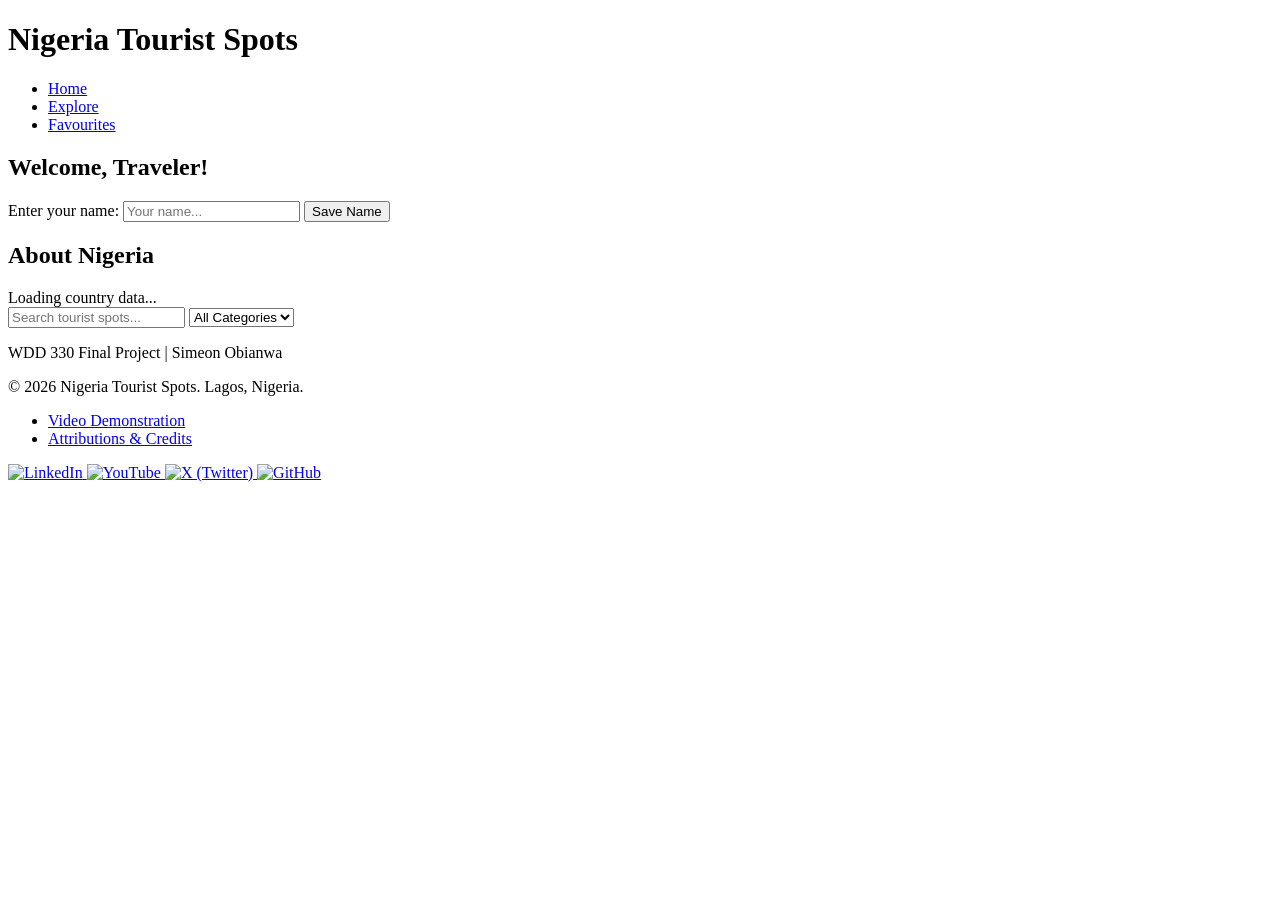
==== index.html @ bd8bcbe2 "Nigeria Tourist Spots" ====
<!DOCTYPE html>
<html lang="en">

<head>
    <meta charset="UTF-8">
    <meta name="viewport" content="width=device-width, initial-scale=1.0">
    <meta name="description"
        content="Explore the best tourist spots in Nigeria. Discover nature, history, and beautiful landscapes.">
    <title>Nigeria Tourist Spots | Explore</title>
    <link rel="stylesheet" href="./styles/main.css">
    <link href="https://fonts.googleapis.com/css2?family=Poppins:wght@300;400;600;700&display=swap" rel="stylesheet">

    <script type="module" src="./scripts/main.js"></script>
</head>

<body>
    <header class="main-header">
        <div class="header-content">
            <h1>Nigeria Tourist Spots</h1>
            <nav aria-label="Main Navigation" class="main-nav">
                <ul class="nav-links">
                    <li><a href="#">Home</a></li>
                    <li><a href="#" class="active">Explore</a></li>
                    <li><a href="#">Favourites</a></li>
                </ul>
            </nav>
        </div>
    </header>

    <main class="container">
        <section id="welcome-section" class="card">
            <h2 id="greeting-text">Welcome, Traveler!</h2>
            <p id="visit-counter"></p>
            <form id="user-form" aria-label="User name form">
                <label for="username">Enter your name:</label>
                <input type="text" id="username" placeholder="Your name..." required>
                <button type="submit" class="btn">Save Name</button>
            </form>
        </section>

        <section id="country-stats" class="stats-section card fade-in">
            <h2>About Nigeria</h2>
            <div id="stats-container" class="loader">Loading country data...</div>
        </section>

        <section class="controls" aria-label="Filters and Search">
            <input type="text" id="search-input" placeholder="Search tourist spots..."
                aria-label="Search tourist spots">
            <select id="category-filter" aria-label="Filter by Category">
                <option value="all">All Categories</option>
                <option value="nature">Nature</option>
                <option value="wildlife">Wildlife</option>
                <option value="landmark">Landmark</option>
            </select>
        </section>

        <section id="spots-grid" class="grid-container" aria-label="Tourist Spots List"></section>
    </main>

    <footer>
        <p>WDD 330 Final Project | Simeon Obianwa</p>
        <p>&copy; 2026 Nigeria Tourist Spots. Lagos, Nigeria.</p>
        <p id="last-modified"></p>
        <div class="footer-links">
            <ul>
                <li><a href="https://www.loom.com/share/  " target="_blank" rel="noopener">Video Demonstration</a></li>
                <li><a href="attributions.html">Attributions & Credits</a></li>
            </ul>
        </div>
        <div class="social-links">
            <a href="https://www.linkedin.com/in/simeonobianwa" target="_blank" rel="noopener noreferrer">
                <img src="https://cdn.jsdelivr.net/npm/simple-icons@v11/icons/linkedin.svg" alt="LinkedIn"
                    loading="lazy">
            </a>
            <a href="https://www.youtube.com/@nigeria-tourist-spots" target="_blank" rel="noopener noreferrer">
                <img src="https://cdn.jsdelivr.net/npm/simple-icons@v11/icons/youtube.svg" alt="YouTube" loading="lazy">
            </a>
            <a href="https://x.com/nigeria-tourist-spots" target="_blank" rel="noopener noreferrer">
                <img src="https://cdn.jsdelivr.net/npm/simple-icons@v11/icons/x.svg" alt="X (Twitter)" loading="lazy">
            </a>
            <a href="https://github.com/simeon-obianwa" target="_blank" rel="noopener noreferrer">
                <img src="https://cdn.jsdelivr.net/npm/simple-icons@v11/icons/github.svg" alt="GitHub" loading="lazy">
            </a>
        </div>
    </footer>

</body>

</html>
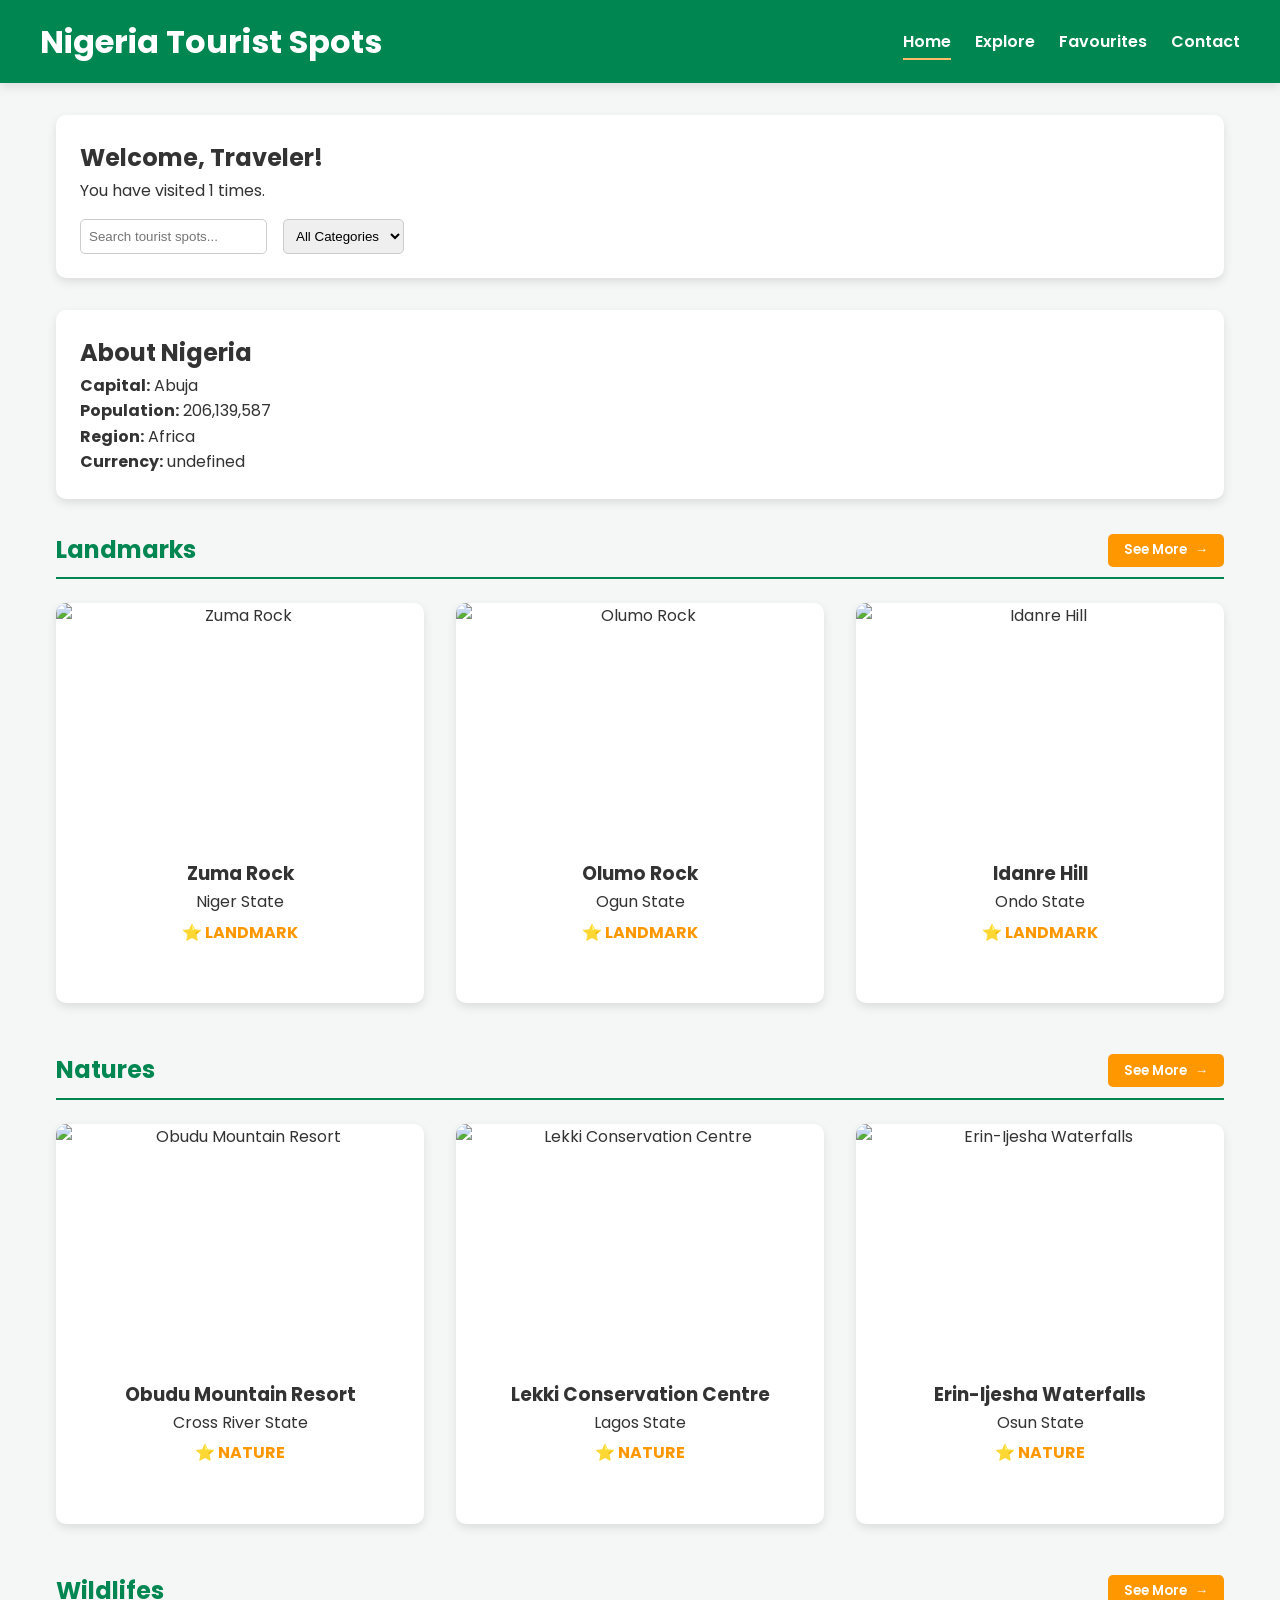
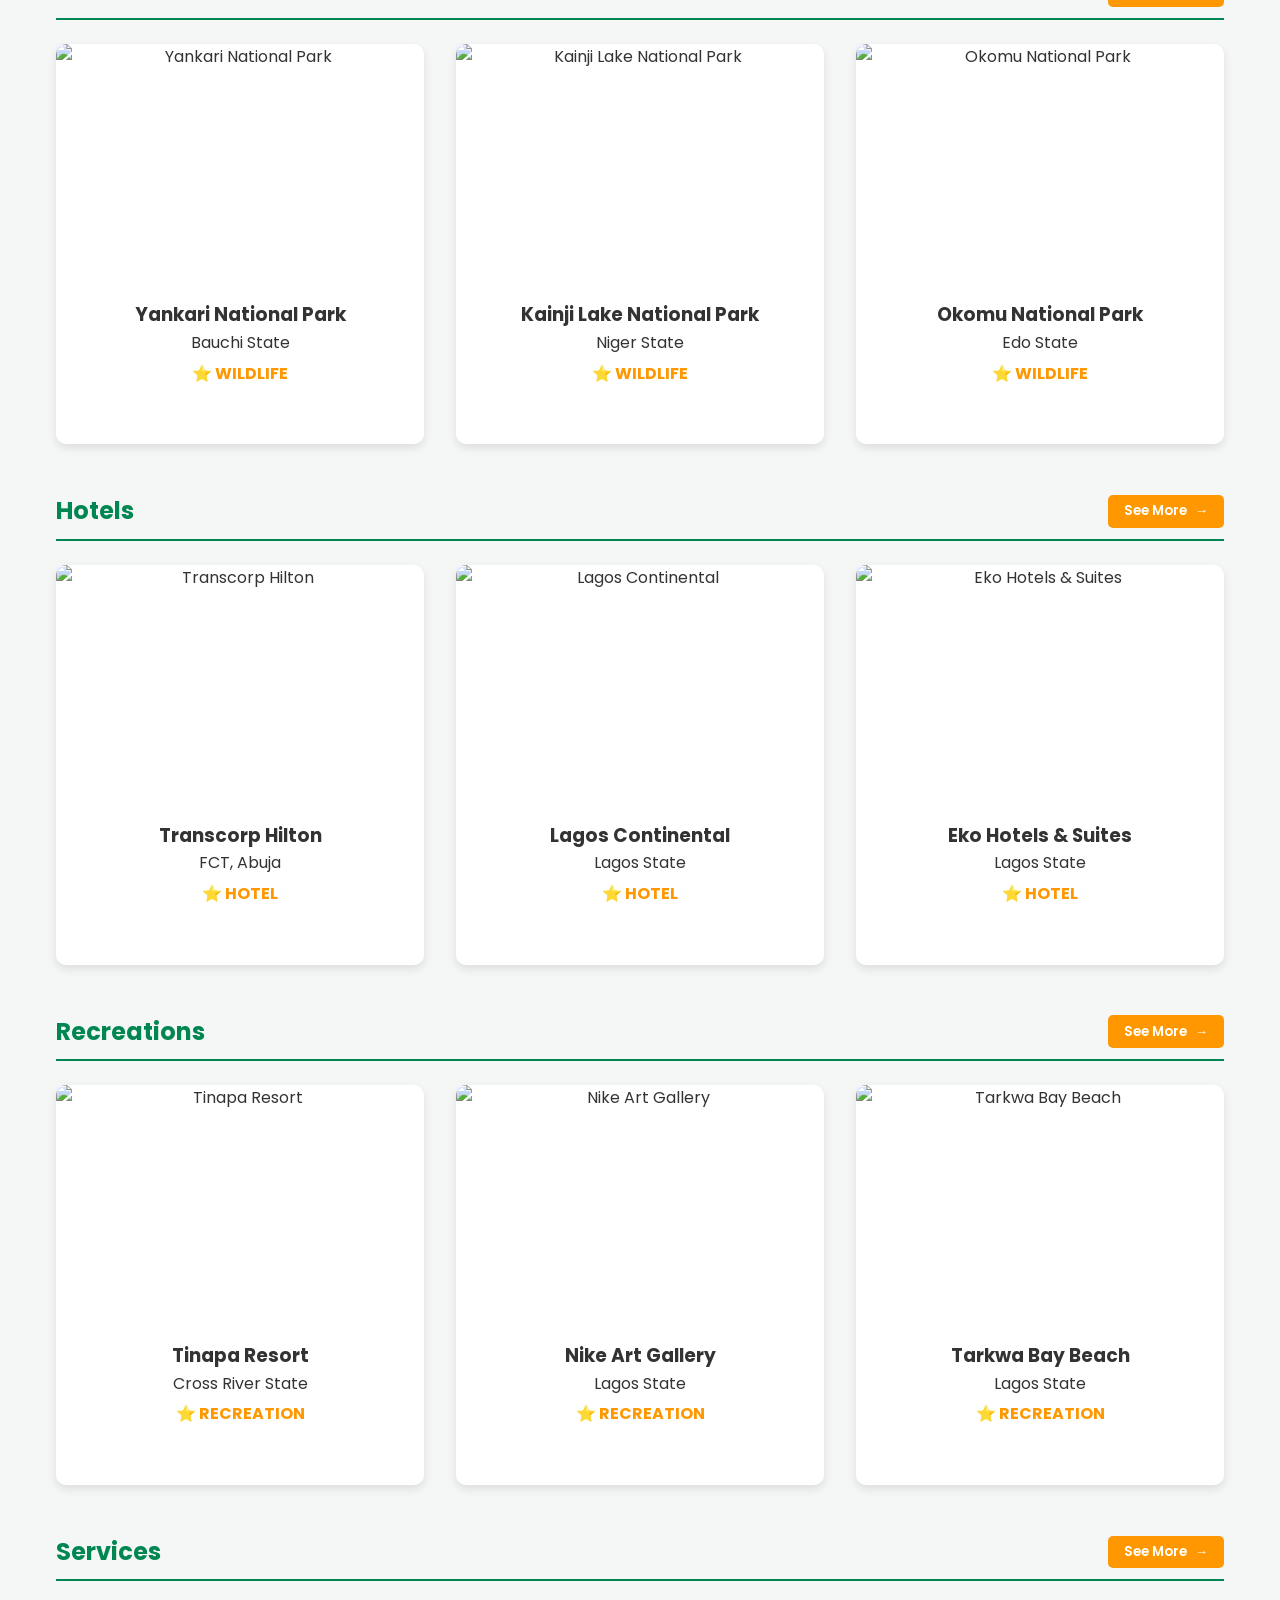
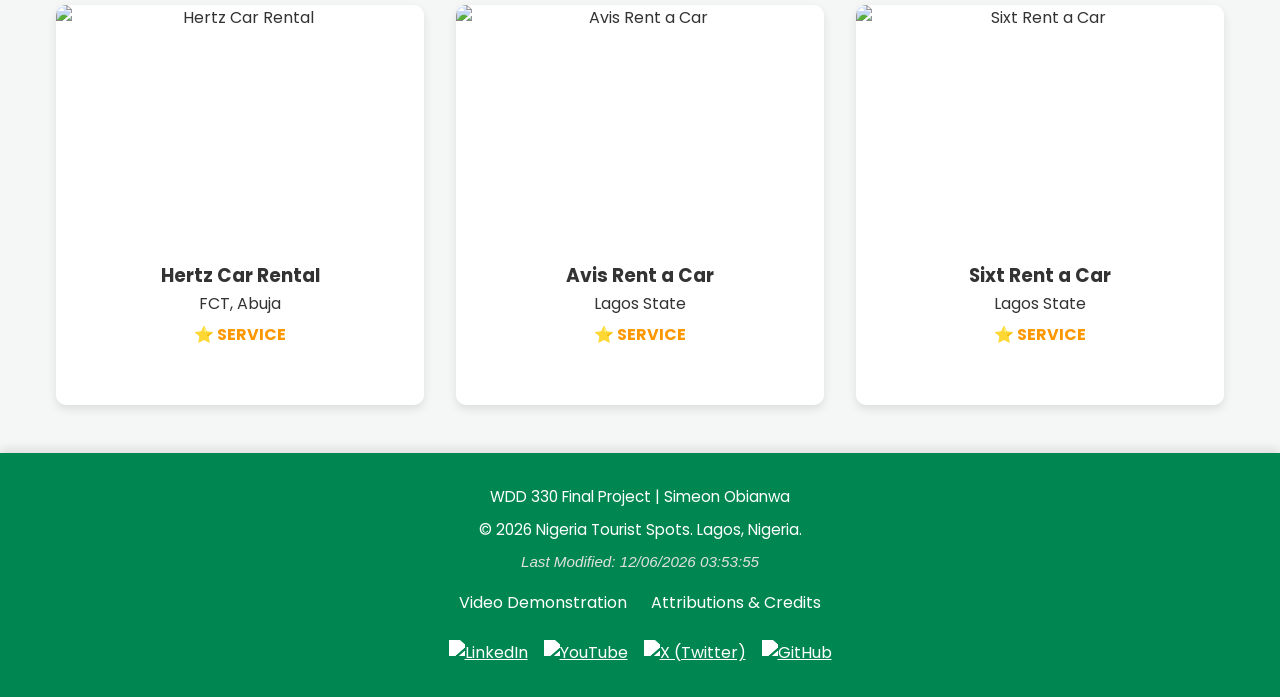
==== commit b20203f7: "Nigeria Tourist Spots" ====
--- a/index.html
+++ b/index.html
@@ -19,9 +19,10 @@
             <h1>Nigeria Tourist Spots</h1>
             <nav aria-label="Main Navigation" class="main-nav">
                 <ul class="nav-links">
-                    <li><a href="#">Home</a></li>
-                    <li><a href="#" class="active">Explore</a></li>
-                    <li><a href="#">Favourites</a></li>
+                    <li><a href="#" id="nav-home" class="active">Home</a></li>
+                    <li><a href="#" id="nav-explore">Explore</a></li>
+                    <li><a href="#" id="nav-favourites">Favourites</a></li>
+                    <li><a href="#" id="nav-contact">Contact</a></li>
                 </ul>
             </nav>
         </div>
@@ -31,11 +32,22 @@
         <section id="welcome-section" class="card">
             <h2 id="greeting-text">Welcome, Traveler!</h2>
             <p id="visit-counter"></p>
-            <form id="user-form" aria-label="User name form">
-                <label for="username">Enter your name:</label>
-                <input type="text" id="username" placeholder="Your name..." required>
-                <button type="submit" class="btn">Save Name</button>
-            </form>
+
+            <div style="display: flex; flex-wrap: wrap; gap: 2rem; align-items: center; margin-top: 1rem;">
+                <div class="controls" aria-label="Filters and Search" style="margin: 0;">
+                    <input type="text" id="search-input" placeholder="Search tourist spots..."
+                        aria-label="Search tourist spots">
+                    <select id="category-filter" aria-label="Filter by Category">
+                        <option value="all">All Categories</option>
+                        <option value="landmark">Landmark</option>
+                        <option value="nature">Nature</option>
+                        <option value="wildlife">Wildlife</option>
+                        <option value="hotel">Hotels</option>
+                        <option value="recreation">Recreation</option>
+                        <option value="service">Car Rentals</option>
+                    </select>
+                </div>
+            </div>
         </section>
 
         <section id="country-stats" class="stats-section card fade-in">
@@ -43,18 +55,33 @@
             <div id="stats-container" class="loader">Loading country data...</div>
         </section>
 
-        <section class="controls" aria-label="Filters and Search">
-            <input type="text" id="search-input" placeholder="Search tourist spots..."
-                aria-label="Search tourist spots">
-            <select id="category-filter" aria-label="Filter by Category">
-                <option value="all">All Categories</option>
-                <option value="nature">Nature</option>
-                <option value="wildlife">Wildlife</option>
-                <option value="landmark">Landmark</option>
-            </select>
+        <section id="spots-grid" class="grid-container" aria-label="Tourist Spots List"></section>
+        <section id="contact-section" class="card fade-in" style="display: none;">
+            <h2>Contact Us</h2>
+            <p>Have a question or want to suggest a new tourist spot? Send us a message!</p>
+            <form id="contact-form" style="display: flex; flex-direction: column; gap: 1rem; margin-top: 1.5rem;">
+                <div>
+                    <label for="contact-name">Name:</label><br>
+                    <input type="text" id="contact-name" required
+                        style="width: 100%; max-width: 500px; margin-top: 5px;">
+                </div>
+                <div>
+                    <label for="contact-email">Email:</label><br>
+                    <input type="email" id="contact-email" required
+                        style="width: 100%; max-width: 500px; margin-top: 5px;">
+                </div>
+                <div>
+                    <label for="contact-message">Message:</label><br>
+                    <textarea id="contact-message" rows="5" required
+                        style="width: 100%; max-width: 500px; padding: 0.5rem; border: 1px solid #ccc; border-radius: 5px; font-family: inherit; margin-top: 5px;"></textarea>
+                </div>
+                <button type="submit" class="btn" style="align-self: flex-start;">Send Message</button>
+            </form>
+            <div id="contact-success"
+                style="display: none; color: var(--primary-color); margin-top: 1rem; font-weight: bold;">
+                ✅ Thank you! Your message has been sent successfully.
+            </div>
         </section>
-
-        <section id="spots-grid" class="grid-container" aria-label="Tourist Spots List"></section>
     </main>
 
     <footer>
@@ -63,7 +90,7 @@
         <p id="last-modified"></p>
         <div class="footer-links">
             <ul>
-                <li><a href="https://www.loom.com/share/  " target="_blank" rel="noopener">Video Demonstration</a></li>
+                <li><a href="https://www.loom.com/share/" target="_blank" rel="noopener">Video Demonstration</a></li>
                 <li><a href="attributions.html">Attributions & Credits</a></li>
             </ul>
         </div>
@@ -83,7 +110,6 @@
             </a>
         </div>
     </footer>
-
 </body>
 
 </html>
--- a/styles/main.css
+++ b/styles/main.css
@@ -0,0 +1,315 @@
+:root {
+    --bg-color: #f4f7f6;
+    --text-color: #333;
+    --card-bg: #fff;
+    --primary-color: #008751;
+    --accent-color: #ff9800;
+    --shadow: 0 4px 10px rgba(0, 0, 0, 0.1);
+    --transition: all 0.3s ease-in-out;
+}
+
+* {
+    box-sizing: border-box;
+    margin: 0;
+    padding: 0;
+}
+
+body {
+    font-family: 'Poppins', sans-serif;
+    background-color: var(--bg-color);
+    color: var(--text-color);
+    transition: var(--transition);
+    line-height: 1.6;
+}
+
+.main-header {
+    background-color: var(--primary-color);
+    color: white;
+    padding: 1rem;
+    box-shadow: var(--shadow);
+    position: sticky;
+    top: 0;
+    z-index: 100;
+}
+
+.header-content {
+    display: flex;
+    justify-content: space-between;
+    align-items: center;
+    max-width: 1200px;
+    margin: auto;
+}
+
+.main-nav {
+    display: flex;
+    align-items: center;
+    gap: 2rem;
+}
+
+.nav-links {
+    display: flex;
+    list-style: none;
+    gap: 1.5rem;
+    margin: 0;
+    padding: 0;
+}
+
+.nav-links a {
+    color: white;
+    text-decoration: none;
+    font-weight: 600;
+    font-size: 1rem;
+    padding-bottom: 5px;
+    transition: var(--transition);
+}
+
+.nav-links a:hover {
+    color: var(--accent-color);
+}
+
+.nav-links a.active {
+    border-bottom: 2px solid #ffbc6b;
+}
+
+@media (max-width: 768px) {
+    .header-content {
+        flex-direction: column;
+        gap: 1rem;
+    }
+
+    .nav-links {
+        gap: 1rem;
+    }
+}
+
+button {
+    cursor: pointer;
+    border: none;
+    background: none;
+    font-family: inherit;
+}
+
+.btn {
+    background-color: var(--primary-color);
+    color: white;
+    padding: 0.5rem 1rem;
+    border-radius: 5px;
+    transition: var(--transition);
+}
+
+.btn:hover {
+    background-color: #006039;
+    transform: scale(1.05);
+}
+
+input,
+select {
+    padding: 0.5rem;
+    border: 1px solid #ccc;
+    border-radius: 5px;
+}
+
+.container {
+    max-width: 1200px;
+    margin: 2rem auto;
+    padding: 0 1rem;
+}
+
+.card {
+    background: var(--card-bg);
+    padding: 1.5rem;
+    border-radius: 10px;
+    box-shadow: var(--shadow);
+    margin-bottom: 2rem;
+}
+
+.controls {
+    display: flex;
+    gap: 1rem;
+    margin-bottom: 2rem;
+    flex-wrap: wrap;
+}
+
+.grid-container {
+    display: grid;
+    grid-template-columns: repeat(auto-fit, minmax(280px, 1fr));
+    gap: 2rem;
+}
+
+.flip-card {
+    background-color: transparent;
+    height: 400px;
+    perspective: 1000px;
+}
+
+.flip-card-inner {
+    position: relative;
+    width: 100%;
+    height: 100%;
+    text-align: center;
+    transition: transform 0.8s;
+    transform-style: preserve-3d;
+}
+
+.flip-card:hover .flip-card-inner {
+    transform: rotateY(180deg);
+}
+
+.flip-card-front,
+.flip-card-back {
+    position: absolute;
+    width: 100%;
+    height: 100%;
+    backface-visibility: hidden;
+    border-radius: 10px;
+    box-shadow: var(--shadow);
+    background-color: var(--card-bg);
+    overflow: hidden;
+    display: flex;
+    flex-direction: column;
+}
+
+.flip-card-front img {
+    width: 100%;
+    height: 60%;
+    object-fit: cover;
+}
+
+.card-content {
+    padding: 1rem;
+}
+
+.flip-card-back {
+    transform: rotateY(180deg);
+    padding: 1.5rem;
+    justify-content: center;
+    background-color: var(--primary-color);
+    color: white;
+}
+
+@keyframes fadeIn {
+    from {
+        opacity: 0;
+        transform: translateY(20px);
+    }
+
+    to {
+        opacity: 1;
+        transform: translateY(0);
+    }
+}
+
+.fade-in {
+    animation: fadeIn 0.8s ease-out forwards;
+}
+
+.favorite-btn {
+    margin-top: 10px;
+    background-color: var(--accent-color);
+}
+
+.favorite-btn.active {
+    background-color: red;
+}
+
+.loader {
+    font-style: italic;
+    color: gray;
+}
+
+footer {
+    background-color: var(--primary-color);
+    color: white;
+    text-align: center;
+    padding: 2rem 1rem;
+    margin-top: 3rem;
+    box-shadow: 0 -4px 10px rgba(0, 0, 0, 0.1);
+}
+
+footer p {
+    margin-bottom: 0.5rem;
+    font-size: 0.95rem;
+}
+
+#last-modified {
+    font-style: italic;
+    color: #e0e0e0;
+    margin-bottom: 1rem;
+}
+
+.footer-links ul {
+    list-style: none;
+    padding: 0;
+    margin: 1rem 0;
+    display: flex;
+    justify-content: center;
+    gap: 1.5rem;
+}
+
+.footer-links a {
+    color: white;
+    text-decoration: none;
+    border-bottom: 1px solid transparent;
+    transition: var(--transition);
+}
+
+.footer-links a:hover {
+    color: var(--accent-color);
+    border-bottom: 1px solid var(--accent-color);
+}
+
+.social-links {
+    display: flex;
+    justify-content: center;
+    gap: 1rem;
+    margin-top: 1.5rem;
+}
+
+.social-links a {
+    display: inline-block;
+    transition: var(--transition);
+}
+
+.social-links a:hover {
+    transform: translateY(-3px);
+}
+
+.social-links img {
+    width: 32px;
+    height: 32px;
+    filter: brightness(0) invert(1);
+}
+
+
+.category-section {
+    margin-bottom: 3rem;
+    width: 100%;
+}
+
+.category-header {
+    display: flex;
+    justify-content: space-between;
+    align-items: center;
+    border-bottom: 2px solid var(--primary-color);
+    padding-bottom: 0.5rem;
+    margin-bottom: 1.5rem;
+}
+
+.category-header h3 {
+    text-transform: capitalize;
+    color: var(--primary-color);
+    font-size: 1.5rem;
+}
+
+.search-more-btn {
+    background-color: var(--accent-color);
+    display: flex;
+    align-items: center;
+    gap: 0.5rem;
+    padding: 0.4rem 1rem;
+    font-weight: 600;
+}
+
+.search-more-btn:hover {
+    background-color: #e68a00;
+}
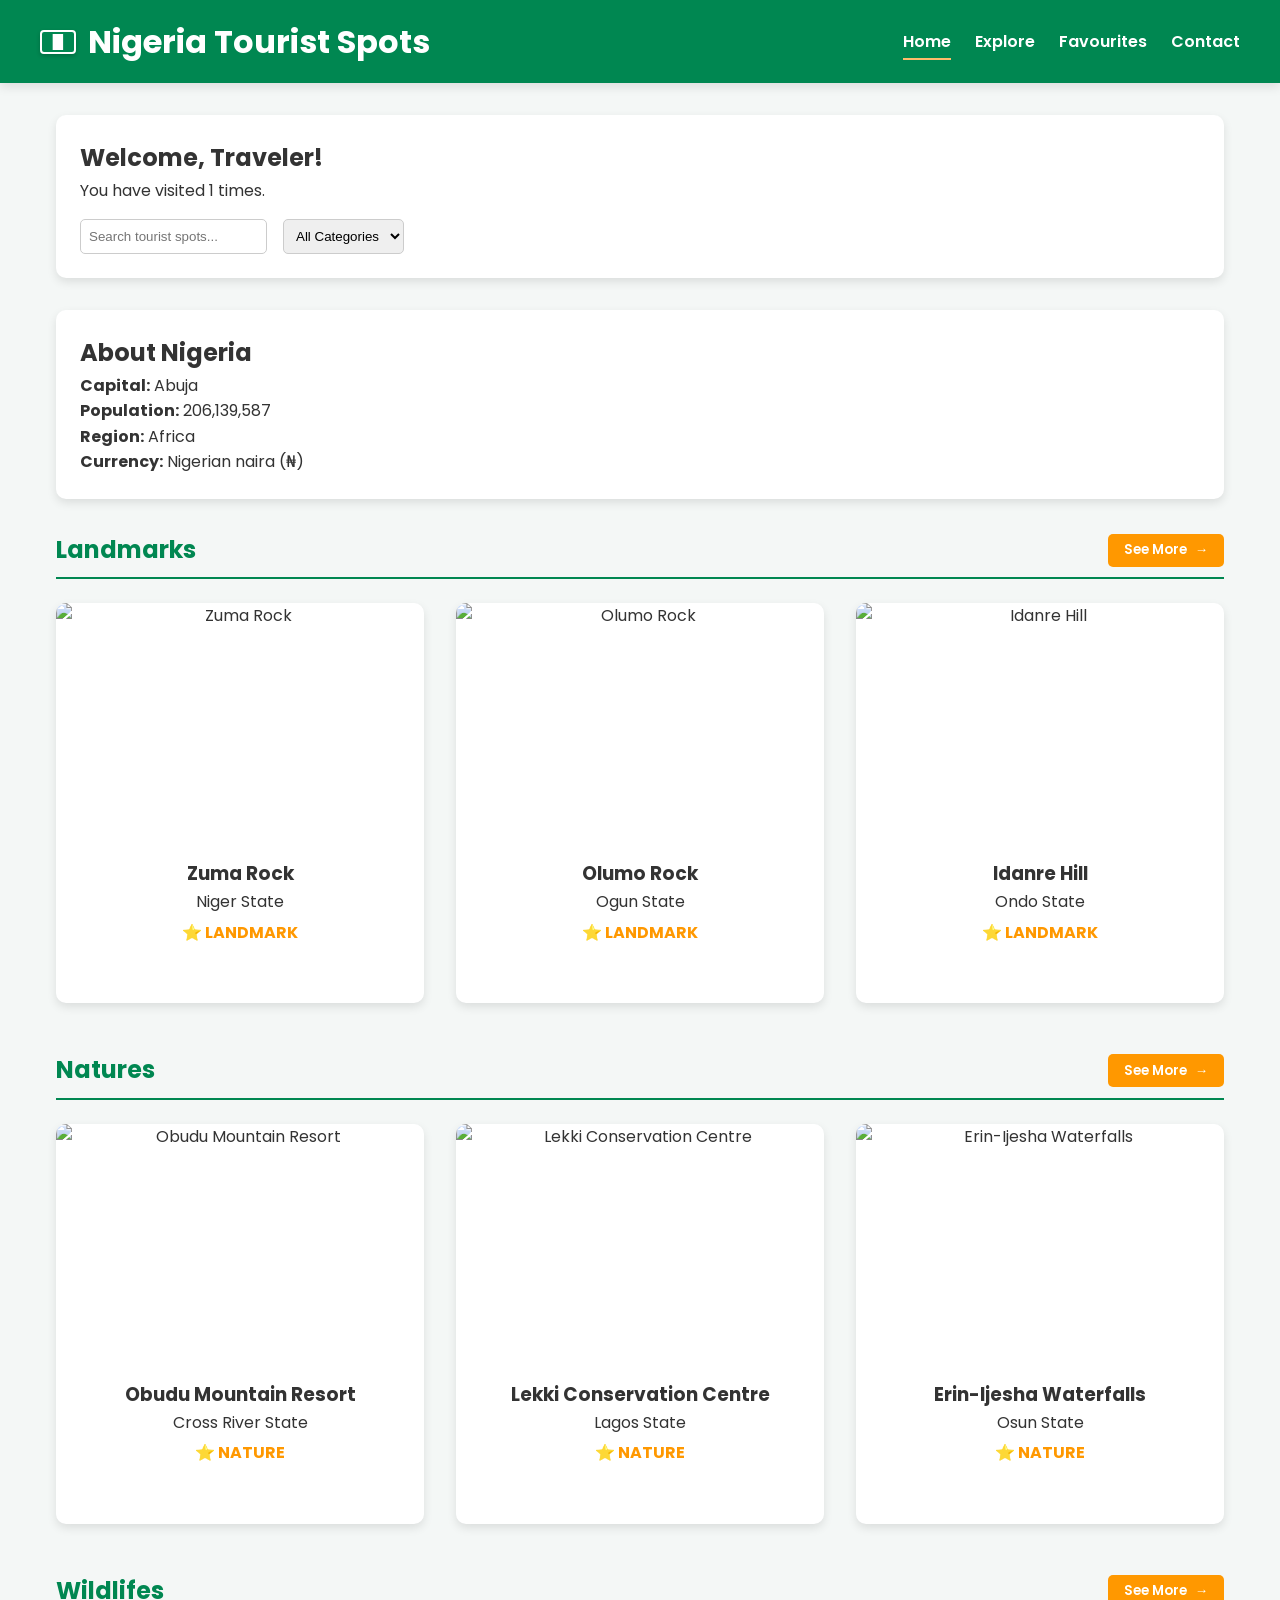
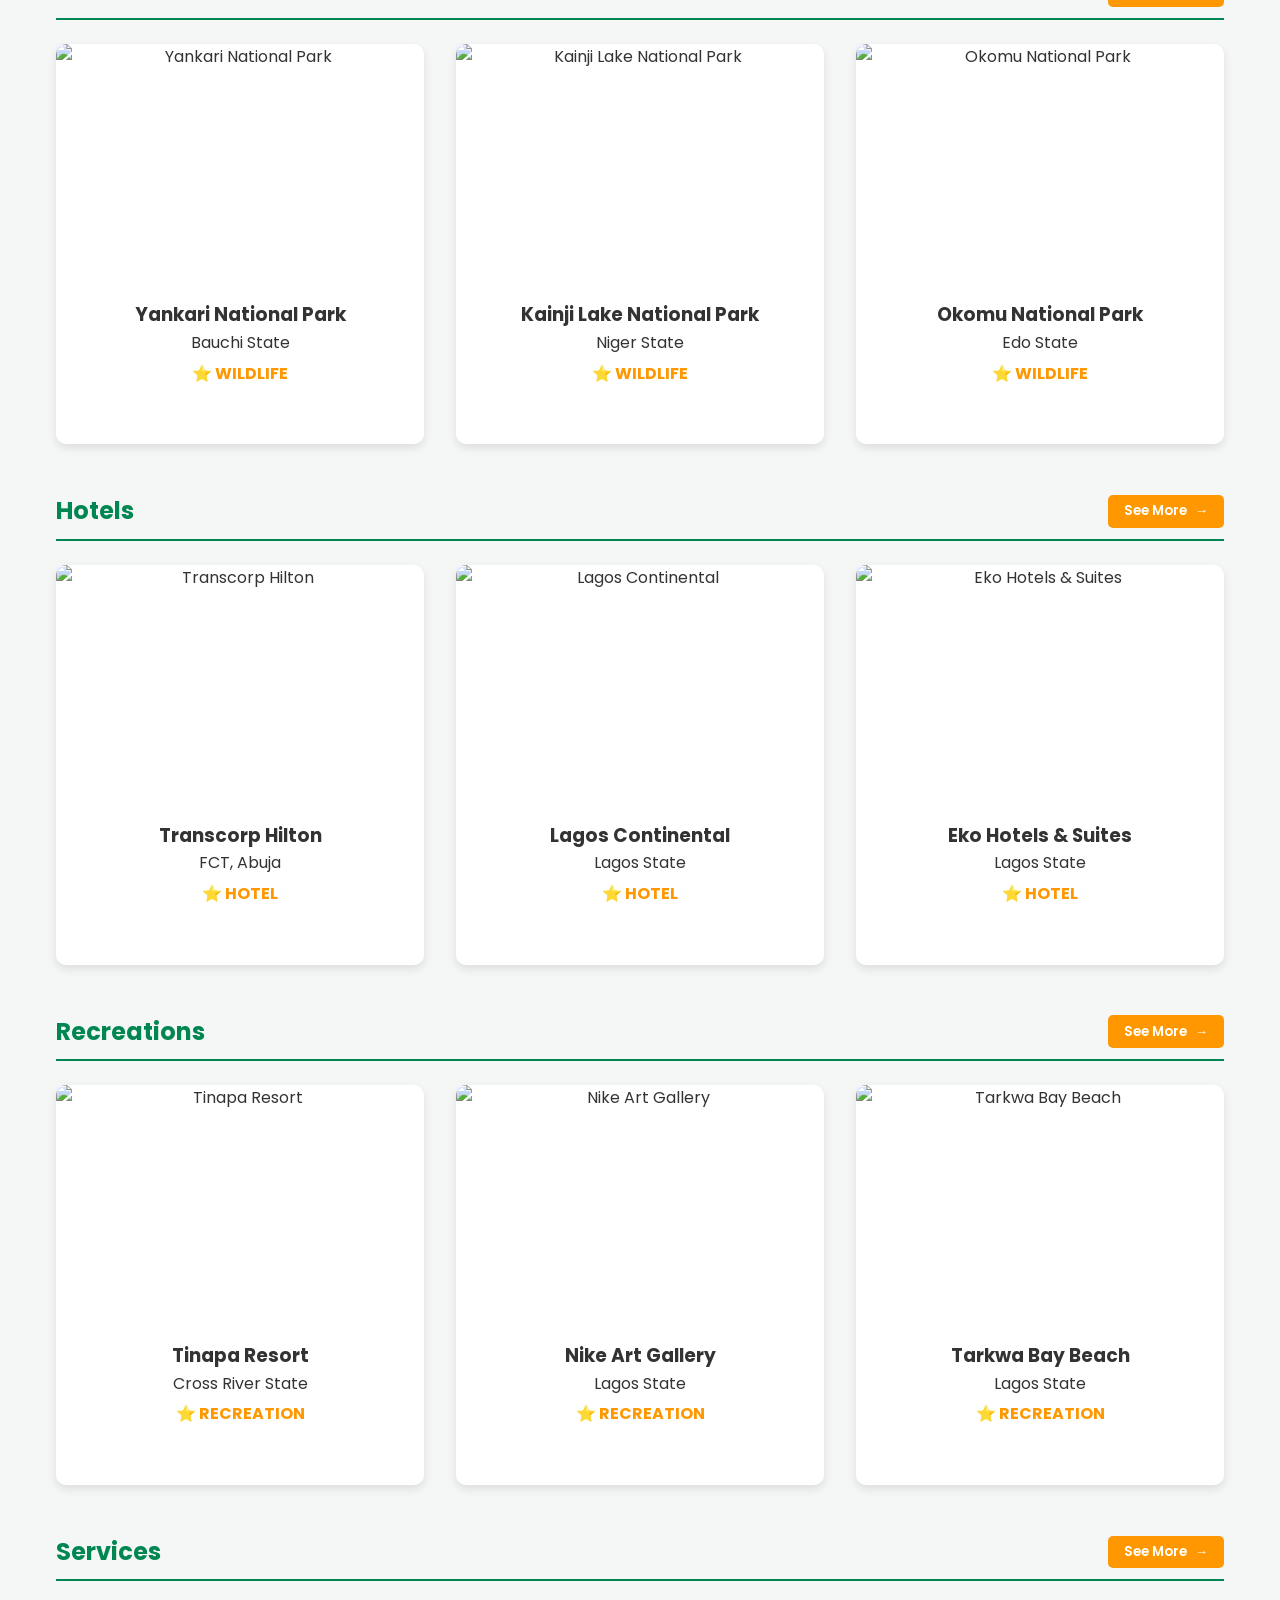
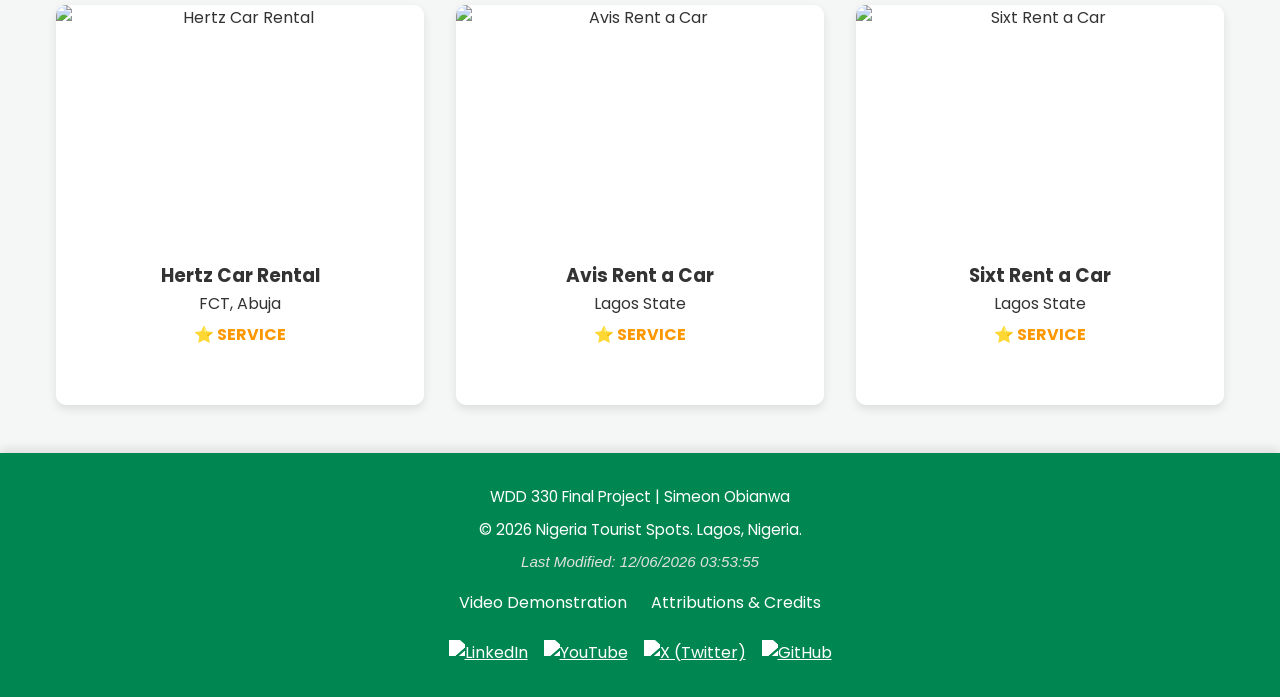
==== commit 29fb8d19: "Nigeria Tourist Spots" ====
--- a/index.html
+++ b/index.html
@@ -16,7 +16,15 @@
 <body>
     <header class="main-header">
         <div class="header-content">
-            <h1>Nigeria Tourist Spots</h1>
+            <h1 style="display: flex; align-items: center; gap: 12px;">
+                <svg width="36" height="24" viewBox="0 0 300 150" xmlns="http://www.w3.org/2000/svg"
+                    style="border: 2px solid white; border-radius: 4px; box-shadow: 0 2px 4px rgba(0,0,0,0.2);">
+                    <rect width="100" height="150" fill="#008751" />
+                    <rect x="100" width="100" height="150" fill="#FFFFFF" />
+                    <rect x="200" width="100" height="150" fill="#008751" />
+                </svg>
+                Nigeria Tourist Spots
+            </h1>
             <nav aria-label="Main Navigation" class="main-nav">
                 <ul class="nav-links">
                     <li><a href="#" id="nav-home" class="active">Home</a></li>
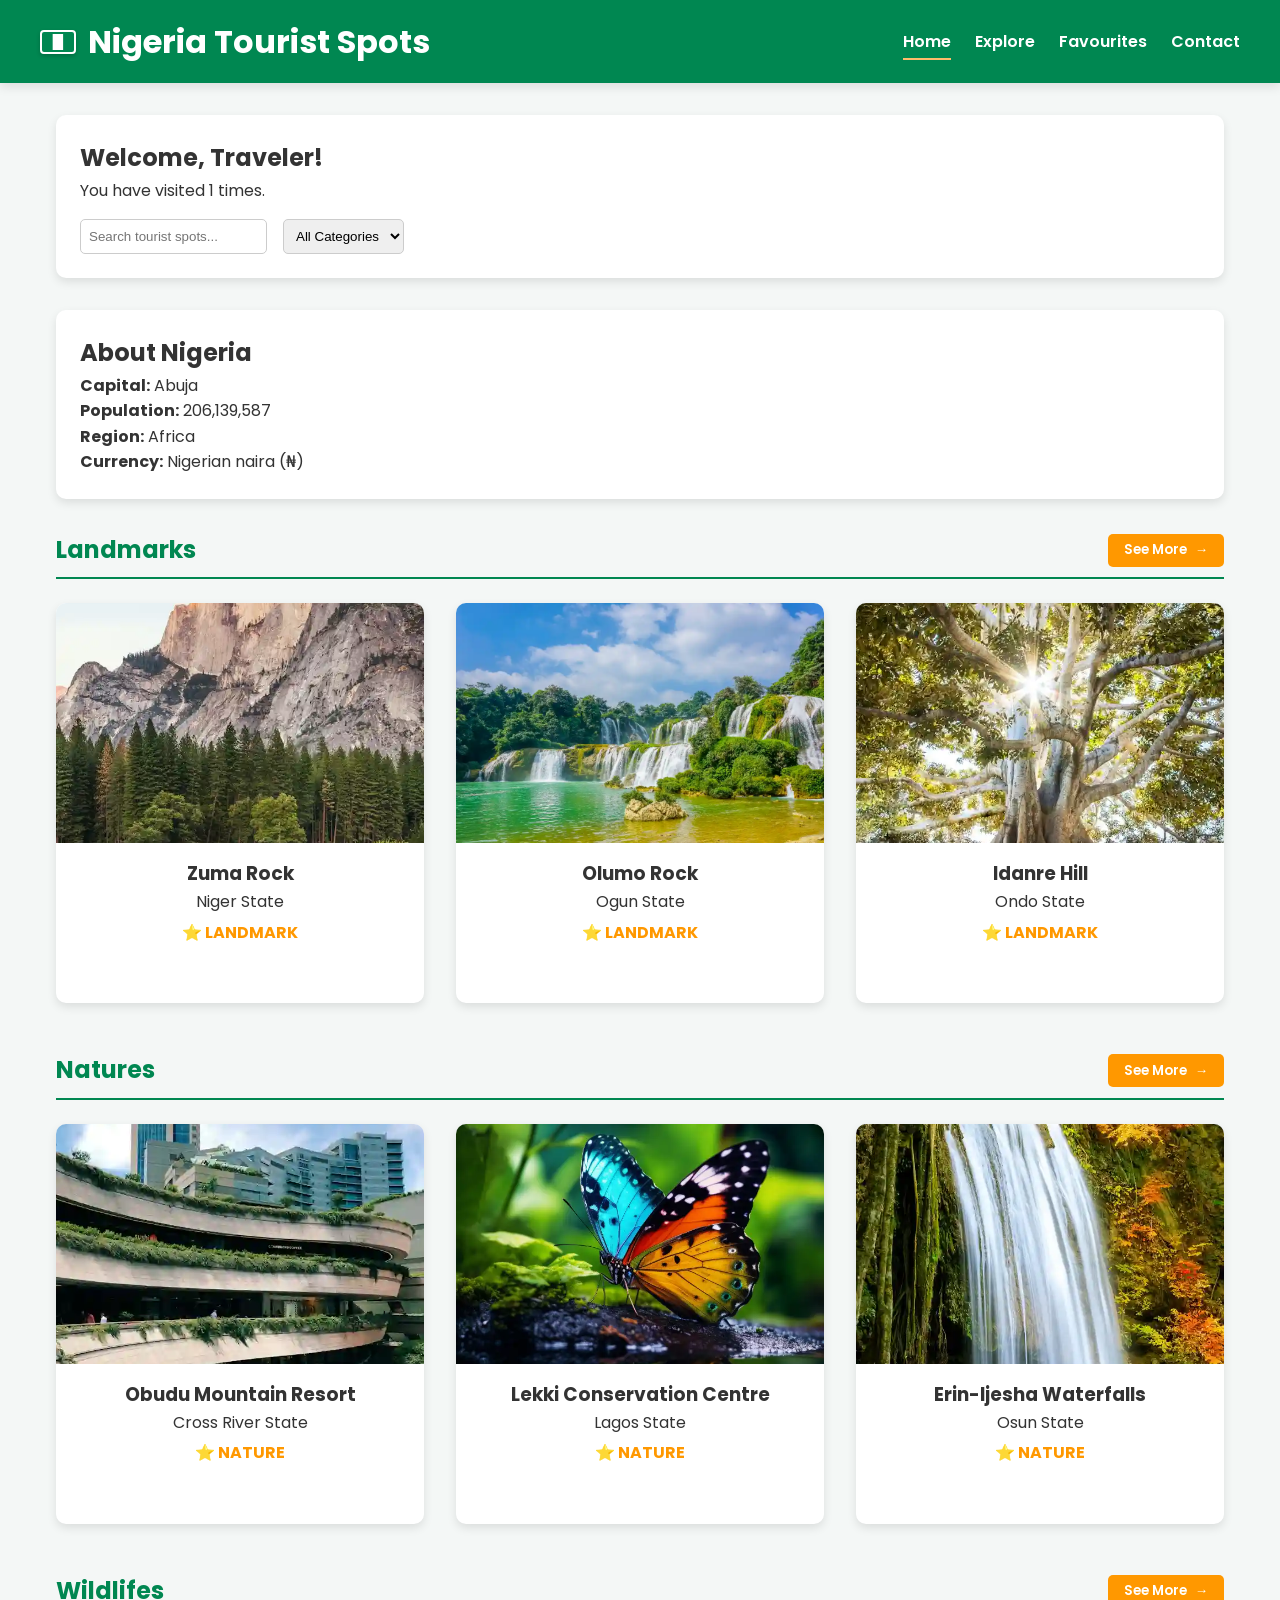
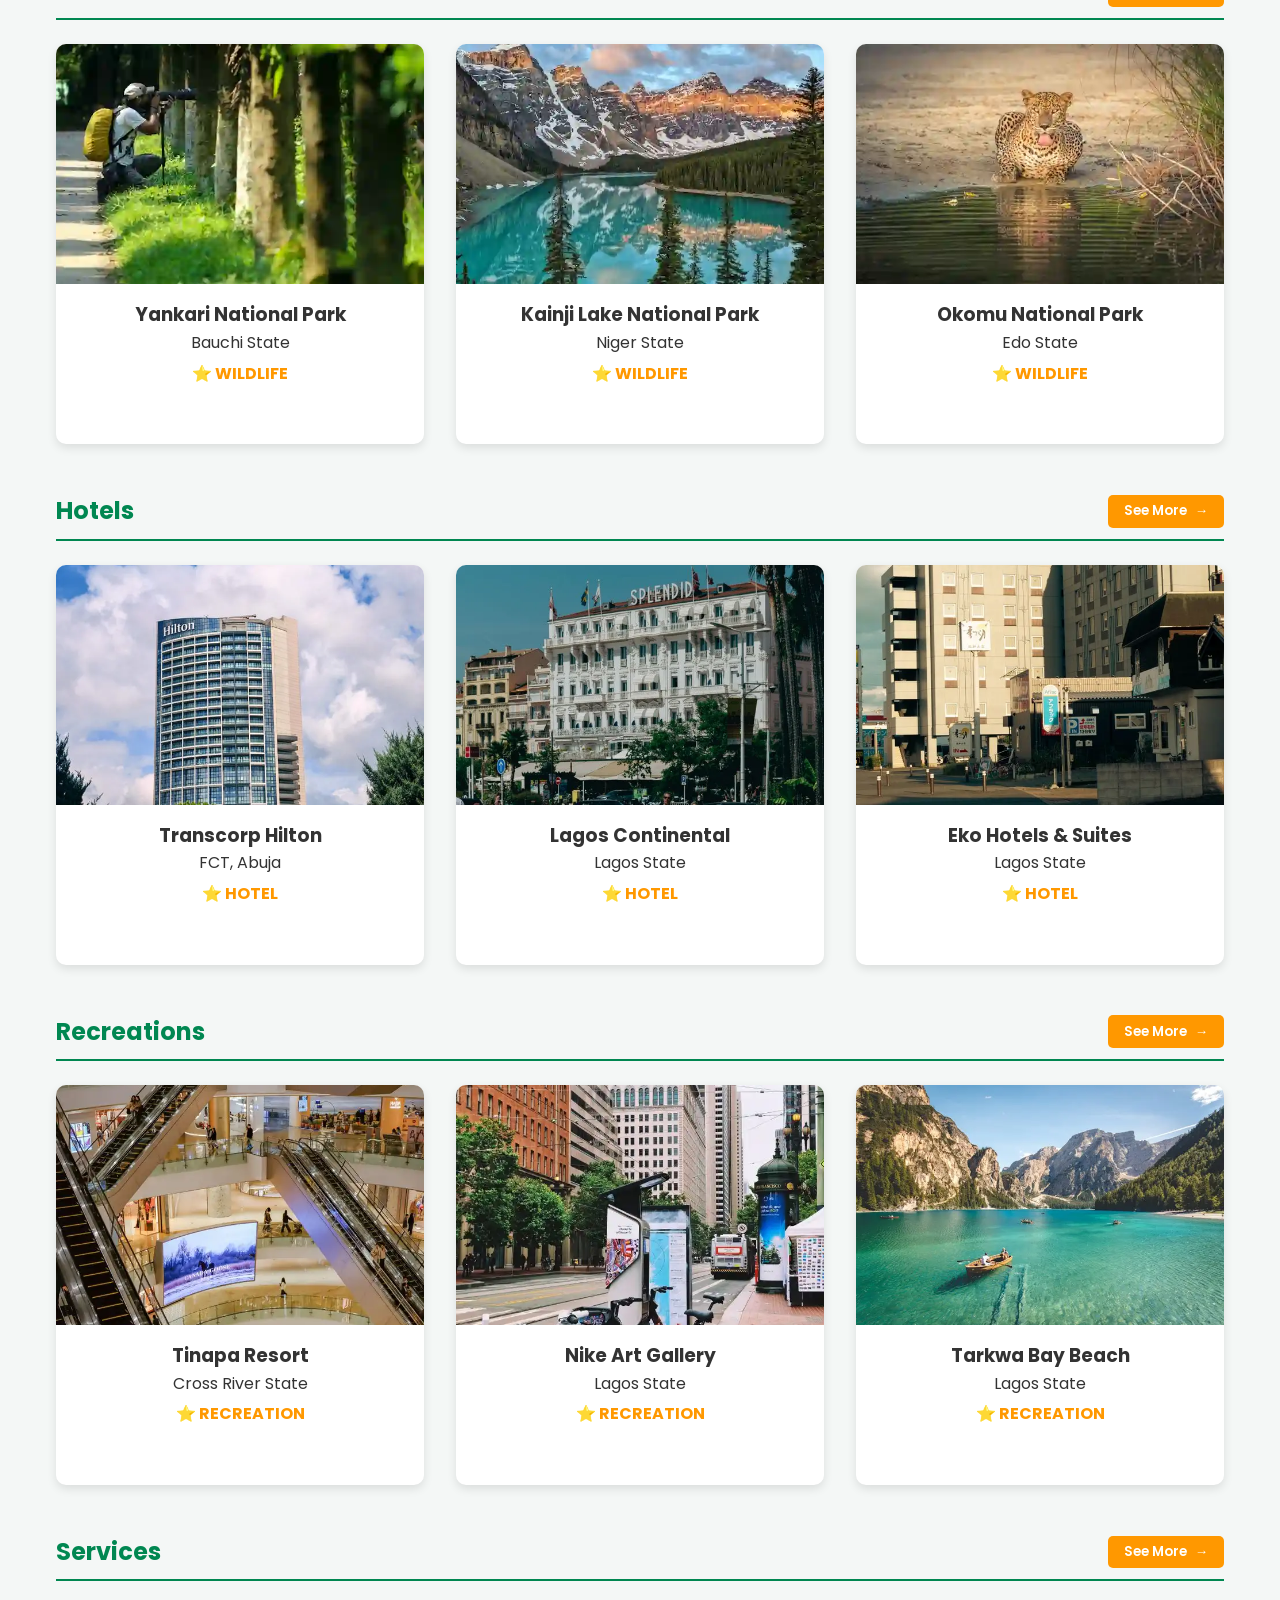
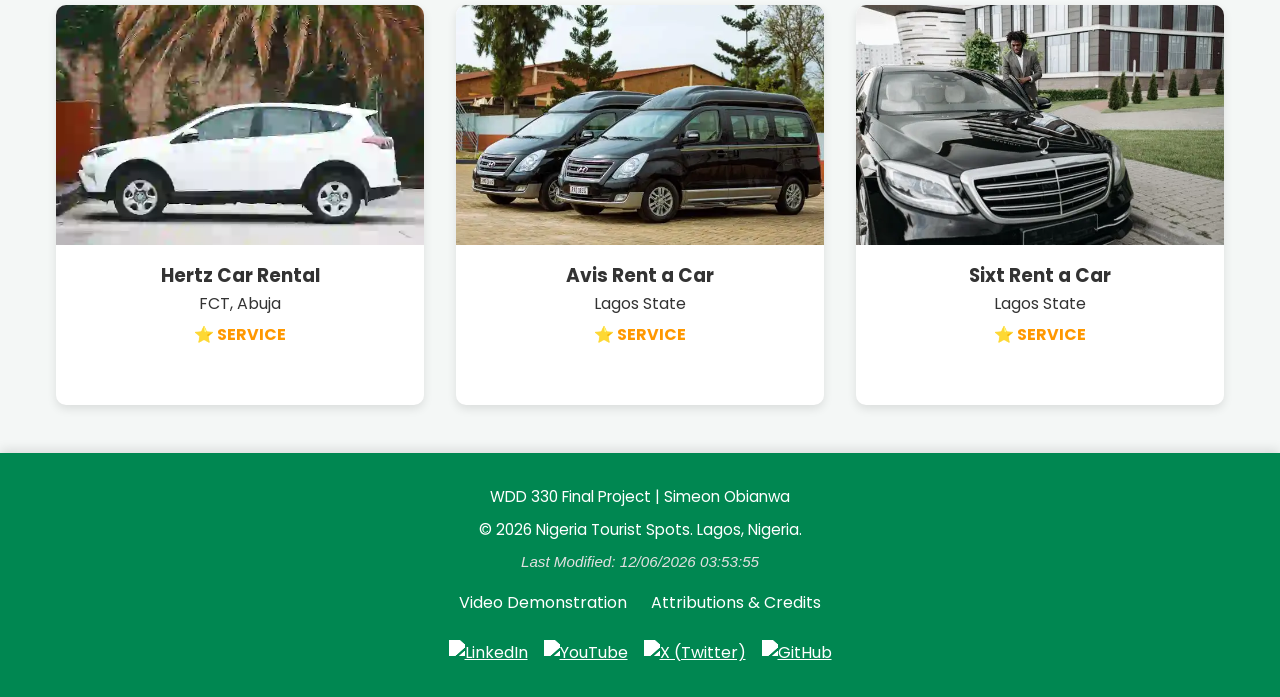
==== commit fcc34d6c: "Nigeria Tourist Spots" ====
--- a/index.html
+++ b/index.html
@@ -98,7 +98,8 @@
         <p id="last-modified"></p>
         <div class="footer-links">
             <ul>
-                <li><a href="https://www.loom.com/share/" target="_blank" rel="noopener">Video Demonstration</a></li>
+                <li><a href="https://www.loom.com/share/7f693d8211624ca9b6b3f6193ae22793" target="_blank"
+                        rel="noopener">Video Demonstration</a></li>
                 <li><a href="attributions.html">Attributions & Credits</a></li>
             </ul>
         </div>
